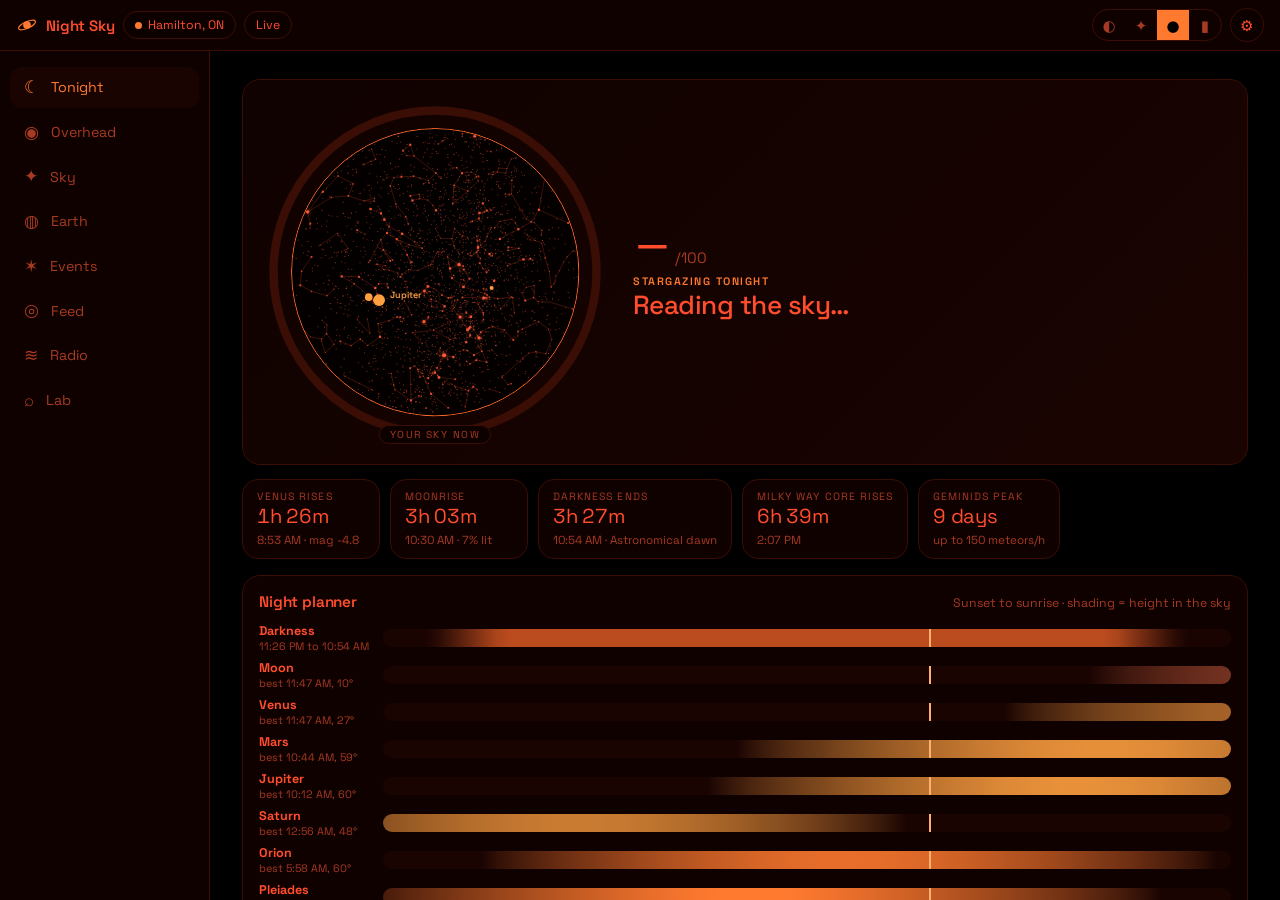
==== index.html @ 8260733c "Night Sky v4: forecast, sky, overhead, 3D Earth, events, radio, light pollution Co-Authored-By: Clau" ====
<!doctype html>
<html lang="en" data-theme="airy">
<head>
<meta charset="utf-8">
<meta name="viewport" content="width=device-width, initial-scale=1, viewport-fit=cover, user-scalable=no">
<title>Night Sky</title>
<meta name="description" content="Stargazing forecast, live sky map with phone pointing, satellites, space news and radio.">
<meta name="theme-color" content="#f7faf7">
<meta name="apple-mobile-web-app-capable" content="yes">
<meta name="mobile-web-app-capable" content="yes">
<meta name="apple-mobile-web-app-status-bar-style" content="black-translucent">
<meta name="apple-mobile-web-app-title" content="Night Sky">
<link rel="manifest" href="manifest.webmanifest">
<link rel="icon" href="icons/icon-192.png">
<link rel="apple-touch-icon" href="icons/apple-touch-icon.png">
<link rel="stylesheet" href="css/app.css">
<script src="vendor/astronomy.browser.min.js"></script>
<script src="vendor/satellite.min.js"></script>
<script type="importmap">{ "imports": { "three": "./vendor/three.module.min.js", "three/addons/": "./vendor/jsm/" } }</script>
</head>
<body>
<div class="app">
  <header class="topbar">
    <button class="brand" data-go="tonight" aria-label="Home">
      <svg viewBox="0 0 24 24" width="22" height="22" aria-hidden="true"><circle cx="12" cy="12" r="4.2" fill="currentColor"/><ellipse cx="12" cy="12" rx="10" ry="3.6" fill="none" stroke="currentColor" stroke-width="1.3" transform="rotate(-24 12 12)"/></svg>
      <span>Night Sky</span>
    </button>
    <button class="chip" id="locChip" title="Change location"><span class="dot"></span><span id="locName">Locating…</span></button>
    <button class="chip" id="timeChip" title="Time travel"><span id="timeLabel">Live</span></button>
    <div class="spacer"></div>
    <div class="themes" role="radiogroup" aria-label="Display mode">
      <button data-theme-set="airy" title="Airy (day)" aria-label="Airy mode">◐</button>
      <button data-theme-set="cosmos" title="Cosmos (true colour night)" aria-label="Cosmos mode">✦</button>
      <button data-theme-set="stargazer" title="Stargazer (red, low light)" aria-label="Stargazer mode">●</button>
      <button data-theme-set="terminal" title="Terminal (1980s)" aria-label="Terminal mode">▮</button>
    </div>
    <button class="iconbtn" id="settingsBtn" aria-label="Settings">⚙</button>
  </header>

  <nav class="tabs" id="tabs">
    <button data-go="tonight"><i>☾</i><span>Tonight</span></button>
    <button data-go="overhead"><i>◉</i><span>Overhead</span></button>
    <button data-go="sky"><i>✦</i><span>Sky</span></button>
    <button data-go="earth"><i>◍</i><span>Earth</span></button>
    <button data-go="events"><i>✶</i><span>Events</span></button>
    <button data-go="feed"><i>◎</i><span>Feed</span></button>
    <button data-go="radio"><i>≋</i><span>Radio</span></button>
    <button data-go="lab" class="desk"><i>⌕</i><span>Lab</span></button>
  </nav>

  <main>
    <!-- TONIGHT -->
    <section class="view" id="view-tonight">
      <div class="hero card">
        <button class="hero-dome" id="heroDome" aria-label="Open the overhead sky">
          <canvas id="heroCanvas"></canvas>
          <svg class="dome-ring" viewBox="0 0 120 120"><circle class="track" cx="60" cy="60" r="57"/><circle class="val" id="scoreArc" cx="60" cy="60" r="57"/></svg>
          <span class="dome-tag">Your sky now</span>
        </button>
        <div class="hero-text">
          <div class="score-line"><b id="scoreNum">–</b><small>/100</small></div>
          <p class="eyebrow" id="heroEyebrow">Stargazing tonight</p>
          <h1 id="heroVerdict">Reading the sky…</h1>
          <p id="heroDetail" class="muted"></p>
          <div class="pillrow" id="heroPills"></div>
        </div>
      </div>
      <div class="countdowns" id="countdowns"></div>
      <div class="card">
        <div class="card-h"><h2>Night planner</h2><span class="muted small">Sunset to sunrise · shading = height in the sky</span></div>
        <div class="planner" id="planner"></div>
      </div>
      <div class="card">
        <div class="card-h"><h2>Hour by hour</h2><span class="muted small" id="fcSource">Open-Meteo</span></div>
        <div class="timeline" id="timeline"></div>
        <div class="legend small muted"><span><i class="lg sc"></i>Score</span><span><i class="lg cl"></i>Cloud</span><span><i class="lg mn"></i>Moon up</span><span><i class="lg dk"></i>Dark</span></div>
      </div>
      <div class="grid2">
        <div class="card"><div class="card-h"><h2>Sun &amp; Moon</h2></div><div id="sunMoon" class="kv"></div></div>
        <div class="card"><div class="card-h"><h2>Planets tonight</h2></div><div id="planetList" class="list"></div></div>
      </div>
      <div class="grid2">
        <div class="card"><div class="card-h"><h2>Visible satellite passes</h2><span class="muted small">ISS · Tiangong · Hubble</span></div><div id="passList" class="list"><p class="muted">Loading orbits…</p></div></div>
        <div class="card"><div class="card-h"><h2>Best deep-sky targets</h2></div><div id="dsoList" class="list"></div></div>
      </div>
      <div class="card"><div class="card-h"><h2>Your sky darkness &amp; where to find darker</h2></div><div id="darkCard"></div></div>
      <div class="card"><div class="card-h"><h2>Aurora &amp; space weather</h2></div><div id="aurora" class="kv"><p class="muted">Loading…</p></div></div>
    </section>

    <!-- OVERHEAD -->
    <section class="view" id="view-overhead">
      <div class="oh-grid">
        <div class="oh-dome card">
          <div class="oh-dome-head"><p class="eyebrow" id="ohClock">Overhead now</p><button class="btn ghost sm" id="ohFollow">Lie back &amp; follow compass</button></div>
          <div class="oh-canvas-wrap"><canvas id="ohCanvas"></canvas></div>
          <p class="small muted oh-hint">Hold the phone above your face, screen down, top of the phone pointing where your head points. Drag to turn.</p>
        </div>
        <div class="oh-side">
          <div class="stat-row" id="ohStats"></div>
          <div class="card"><div class="card-h"><h2>Straight up</h2></div><div id="ohZenith" class="kv"></div></div>
          <div class="card"><div class="card-h"><h2>Up right now</h2></div><div id="ohUp" class="list"></div></div>
          <div class="card"><div class="card-h"><h2>Passing over this minute</h2><span class="muted small" id="ohSatCount"></span></div><div id="ohSats" class="list"></div></div>
          <div class="card"><div class="card-h"><h2>Coming up</h2></div><div id="ohNext" class="list"></div></div>
        </div>
      </div>
    </section>

    <!-- SKY -->
    <section class="view" id="view-sky">
      <div class="sky-wrap" id="skyWrap">
        <video id="camVideo" playsinline muted autoplay></video>
        <canvas id="skyCanvas"></canvas>
        <canvas id="arCanvas"></canvas>
        <div class="sky-hud top">
          <div class="hud-dir" id="hudDir">N · 30°</div>
          <div class="hud-time" id="hudTime"></div>
        </div>
        <div class="sky-search"><input id="skySearch" placeholder="Find Jupiter, Orion, M31, ISS…" autocomplete="off"><div id="searchResults" class="search-results"></div></div>
        <div class="sky-tools">
          <button id="btnSensor" class="tool" title="Point your phone at the sky"><b>⌖</b><span>Point</span></button>
          <button id="btnCamera" class="tool" title="Camera overlay"><b>◉</b><span>Camera</span></button>
          <button id="btnAlign" class="tool" title="Align compass on a known object"><b>⊕</b><span>Align</span></button>
          <button id="btnLayers" class="tool" title="Layers"><b>≡</b><span>Layers</span></button>
        </div>
        <div class="layers card" id="layersPanel" hidden>
          <label><input type="checkbox" data-layer="constLines" checked> Constellation lines</label>
          <label><input type="checkbox" data-layer="constNames" checked> Constellation names</label>
          <label><input type="checkbox" data-layer="starNames" checked> Star names</label>
          <label><input type="checkbox" data-layer="dsos" checked> Nebulae, galaxies &amp; clusters</label>
          <label><input type="checkbox" data-layer="sats" checked> Satellites (bright + stations)</label>
          <label><input type="checkbox" data-layer="starlink"> Starlink (heavy)</label>
          <label><input type="checkbox" data-layer="models3d" checked> 3D models (Moon, planets, ISS)</label>
          <label><input type="checkbox" data-layer="milkyway" checked> Milky Way</label>
          <label><input type="checkbox" data-layer="below" checked> See below the horizon</label>
          <label><input type="checkbox" data-layer="isochrones" checked> Rise / set time lines</label>
          <label><input type="checkbox" data-layer="grid"> Alt/az grid</label>
          <label><input type="checkbox" data-layer="ground" checked> Ground</label>
          <label><input type="checkbox" data-layer="realistic" checked> Realistic (only what your eyes can see)</label>
          <div class="dark-ctl"><span class="small muted">Sky darkness</span><input type="range" min="1" max="9" step="1" class="bortle" aria-label="Sky darkness"><b class="small bortle-name"></b></div>
        </div>
        <div class="time-strip">
          <button id="tMinus" class="tool sm">−1h</button>
          <button id="tPlay" class="tool sm" title="Time-lapse the night">▶</button>
          <input type="range" id="timeSlider" min="-1440" max="1440" value="0" step="5" aria-label="Time offset">
          <button id="tPlus" class="tool sm">+1h</button>
          <button id="tNow" class="tool sm">Now</button>
        </div>
      </div>
    </section>

    <!-- EARTH -->
    <section class="view" id="view-earth">
      <div class="globe-wrap">
        <canvas id="globeCanvas"></canvas>
        <div id="globeLabels" class="glabels"></div>
        <div class="globe-top">
          <div class="seg" id="globeMode"><button data-m="globe" class="on">Globe</button><button data-m="above">Above me</button><button data-m="ride">Ride along</button><button data-m="nadir">Satellite's view</button></div>
          <div class="globe-find"><input id="globeSearch" placeholder="Find a satellite: ISS, Hubble, GOES, RADARSAT…" autocomplete="off"><div id="globeResults" class="search-results on"></div></div>
        </div>
        <button class="tool globe-layers-btn" id="globeLayersBtn"><b>≡</b><span>Groups</span></button>
        <div class="card globe-groups" id="globeGroups" hidden></div>
        <div class="card globe-sel" id="globeSel" hidden>
          <button class="iconbtn close" id="gsClose" aria-label="Close">✕</button>
          <p class="eyebrow" id="gsType"></p><h2 id="gsName"></h2><p class="small muted" id="gsHeight"></p>
          <div class="pillrow"><button class="btn sm" id="gsInfo">Full profile</button><button class="btn ghost sm" id="gsRide">Ride along</button><button class="btn ghost sm" id="gsNadir">Satellite's view</button></div>
        </div>
        <div class="globe-hud"><span id="globeCount"></span><span id="globeTime" class="muted"></span>
          <div class="seg small" id="globeSpeed"><button data-s="1" class="on">1×</button><button data-s="10">10×</button><button data-s="60">60×</button><button data-s="600">600×</button><button data-s="0">Now</button></div></div>
      </div>
    </section>

    <!-- EVENTS -->
    <section class="view" id="view-events">
      <h1>Sky calendar</h1>
      <p class="muted">Meteor showers, eclipses, comets and planets for the next two years, worked out for where you are.</p>
      <div class="seg" id="calFilter"><button data-f="all" class="on">All</button><button data-f="meteor">Meteors</button><button data-f="eclipse">Eclipses</button><button data-f="comet">Comets</button><button data-f="planet">Planets</button><button data-f="moon">Moon &amp; seasons</button></div>
      <div id="calList"></div>
    </section>

    <!-- FEED -->
    <section class="view" id="view-feed">
      <div class="feed-head">
        <h1>Space feed</h1>
        <div class="seg" id="feedFilter">
          <button data-f="all" class="on">All</button><button data-f="NASA">NASA</button><button data-f="ESA">ESA</button><button data-f="CSA">CSA</button><button data-f="launch">Launches</button>
        </div>
      </div>
      <div class="grid-feed">
        <div class="card apod" id="apodCard"><p class="muted">Loading NASA picture of the day…</p></div>
        <div class="card" id="issNow"><div class="card-h"><h2>ISS right now</h2></div><div id="issNowBody" class="kv"></div></div>
      </div>
      <div class="card"><div class="card-h"><h2>Upcoming launches</h2><span class="muted small">The Space Devs</span></div><div id="launchList" class="list"></div></div>
      <div class="card"><div class="card-h"><h2>News</h2><span class="muted small">Spaceflight News API</span></div><div id="newsList" class="news"></div></div>
    </section>

    <!-- RADIO -->
    <section class="view" id="view-radio">
      <h1>Radio</h1>
      <p class="muted">A soundtrack for the dark. Mission audio, space ambient, local stations and live air traffic wherever you are.</p>
      <div class="player card" id="player">
        <div class="eq" aria-hidden="true"><i></i><i></i><i></i><i></i><i></i></div>
        <div class="player-meta"><b id="nowTitle">Nothing playing</b><span id="nowSub" class="muted small">Pick a channel below</span></div>
        <button class="iconbtn big" id="playPause" aria-label="Play or pause">▶</button>
        <input type="range" id="volume" min="0" max="1" step="0.01" value="0.8" aria-label="Volume">
        <audio id="audio" preload="none"></audio>
      </div>
      <div class="card"><div class="card-h"><h2>Deep Space Network, live</h2><span class="muted small" id="dsnTime">NASA DSN Now</span></div>
        <p class="small muted" style="margin-top:-6px">Which giant dishes in California, Spain and Australia are talking to which spacecraft right now.</p>
        <div id="dsnList" class="list"></div></div>
      <div class="card"><div class="card-h"><h2>Listen to the ISS yourself</h2><span class="muted small">Amateur radio</span></div><div id="issRadio"></div></div>
      <div class="card"><div class="card-h"><h2>Space agencies live</h2></div><div class="list" id="agencyLive"></div></div>
      <div class="card"><div class="card-h"><h2>Space channels</h2><span class="muted small">SomaFM, listener supported</span></div><div id="spaceChannels" class="stations"></div></div>
      <div class="card"><div class="card-h"><h2>Air traffic control near you</h2><span class="muted small">Opens LiveATC</span></div><div id="atcList" class="list"></div></div>
      <div class="card"><div class="card-h"><h2>Local stations</h2><span class="muted small" id="localWhere">Radio Browser</span></div><div id="localStations" class="stations"></div></div>
      <div class="card"><div class="card-h"><h2>Listen further</h2></div><div class="list" id="radioLinks"></div></div>
    </section>

    <!-- LAB (desktop) -->
    <section class="view" id="view-lab">
      <h1>Lab</h1>
      <p class="muted">Desktop tools for working out what you saw and exploring agency imagery.</p>
      <div class="lab-grid">
        <div class="card" id="overheadCard">
          <div class="card-h"><h2>What just passed overhead?</h2></div>
          <form id="overheadForm" class="form">
            <label>When<input type="datetime-local" id="ohWhen" required></label>
            <label>Came from<select id="ohFrom"></select></label>
            <label>Went toward<select id="ohTo"></select></label>
            <label>Highest point<select id="ohAlt"><option value="15">Low, near horizon</option><option value="35">Partway up</option><option value="60" selected>High</option><option value="85">Straight overhead</option></select></label>
            <label>Lasted about<select id="ohDur"><option value="10">Under 10 s</option><option value="60">About a minute</option><option value="180" selected>2 to 4 minutes</option><option value="400">Longer</option></select></label>
            <label>Looked like<select id="ohKind"><option value="steady">Steady moving dot</option><option value="train">String of dots in a line</option><option value="flash">Brief bright flash/streak</option><option value="blink">Blinking lights</option><option value="still">Bright, not moving</option></select></label>
            <label class="check"><input type="checkbox" id="ohStarlink" checked> Include Starlink (slower)</label>
            <button class="btn" type="submit">Identify</button>
          </form>
          <div id="overheadResults" class="list"></div>
        </div>
        <div class="card" id="imageryCard">
          <div class="card-h"><h2>Agency imagery</h2></div>
          <form id="imgForm" class="form row"><input id="imgQuery" placeholder="Carina Nebula, Saturn, Great Lakes…" value="nebula"><select id="imgAgency"><option value="">All agencies</option><option value="NASA">NASA</option><option value="ESA">ESA</option><option value="CSA">CSA</option><option value="JWST">Webb</option><option value="Hubble">Hubble</option></select><button class="btn">Search</button></form>
          <div class="seg small" id="imgPresets"><button data-q="EPIC">Earth today (EPIC)</button><button data-q="Webb">Latest Webb</button><button data-q="Hubble">Hubble</button><button data-q="ISS Earth observation">From the ISS</button><button data-q="aurora">Aurora</button></div>
          <div id="imgGrid" class="img-grid"></div>
        </div>
        <div class="card">
          <div class="card-h"><h2>What am I looking at?</h2></div>
          <p>Have a photo of the night sky? Astrometry.net will plate-solve it and name every star, galaxy and nebula in frame.</p>
          <p><a class="btn ghost" href="https://nova.astrometry.net/upload" target="_blank" rel="noopener">Upload a sky photo ↗</a></p>
          <p class="muted small">Or switch to the Sky tab, set the time with the slider and click any point to identify it.</p>
        </div>
      </div>
    </section>
  </main>
</div>

<!-- object info sheet -->
<div class="sheet" id="sheet" hidden>
  <div class="sheet-card">
    <button class="iconbtn close" id="sheetClose" aria-label="Close">✕</button>
    <div class="sheet-grab"></div>
    <div class="sheet-body">
      <div class="model-wrap" id="modelWrap" hidden><canvas id="modelCanvas"></canvas><img id="modelImg" alt=""></div>
      <p class="eyebrow" id="objType"></p>
      <h2 id="objName"></h2>
      <div class="kv" id="objFacts"></div>
      <p id="objWiki" class="wiki"></p>
      <div class="pillrow" id="objActions"></div>
    </div>
  </div>
</div>

<!-- dialogs -->
<dialog id="locDialog" class="dlg">
  <form method="dialog">
    <h2>Location</h2>
    <button class="btn" id="useGps" type="button">Use my current location</button>
    <label>Search a place<input id="placeQuery" placeholder="Atacama, Hamilton, Tenerife…" autocomplete="off"></label>
    <div id="placeResults" class="list"></div>
    <div class="row"><label>Lat<input id="latIn" type="number" step="0.0001"></label><label>Lon<input id="lonIn" type="number" step="0.0001"></label></div>
    <div class="row end"><button class="btn ghost" value="cancel">Close</button><button class="btn" id="setLatLon" type="button">Set</button></div>
  </form>
</dialog>
<dialog id="setDialog" class="dlg">
  <form method="dialog">
    <h2>Settings</h2>
    <label class="check"><input type="checkbox" id="autoNight"> Switch to Stargazer automatically after dusk</label>
    <label class="check"><input type="checkbox" id="use24"> 24-hour clock</label>
    <label>NASA API key <small class="muted">(optional; DEMO_KEY is rate limited)</small><input id="nasaKey" placeholder="DEMO_KEY"></label>
    <p class="small muted">Compass offset: <span id="calOffset">0°</span> <button class="btn ghost sm" id="resetCal" type="button">Reset</button></p>
    <p class="small muted">Data: Open-Meteo, CelesTrak, NOAA SWPC, The Space Devs, Spaceflight News API, NASA, Wikipedia, Radio Browser, SomaFM, OurAirports, d3-celestial. Textures: NASA (Moon, Jupiter, Earth), Solar System Scope (Saturn, CC BY 4.0); others procedural.</p>
    <div class="row end"><button class="btn">Done</button></div>
  </form>
</dialog>
<div class="toast" id="toast" hidden></div>
<script type="module" src="js/app.js"></script>
</body>
</html>
---- css/app.css ----
@font-face { font-family: "Space Grotesk"; src: url(../fonts/spacegrotesk.woff2) format("woff2"); font-weight: 300 700; font-display: swap; }
@font-face { font-family: "VT323"; src: url(../fonts/vt323.woff2) format("woff2"); font-display: swap; }
@font-face { font-family: "JetBrains Mono"; src: url(../fonts/jetbrainsmono.woff2) format("woff2"); font-weight: 100 800; font-display: swap; }

/* ---------- theme tokens ---------- */
:root, [data-theme="airy"] {
  --bg: #f6faf6; --surface: rgba(255,255,255,.82); --surface-solid: #ffffff; --surface-2: #edf6ef;
  --text: #11241a; --muted: #62786b; --line: #dbe8de; --accent: #2e9b68; --accent-2: #a8e3bf; --accent-ink: #ffffff;
  --good: #2e9b68; --ok: #c99a2e; --bad: #c4553f;
  --shadow: 0 1px 2px rgba(17,36,26,.04), 0 8px 30px rgba(17,36,26,.06);
  --radius: 18px; --font: "Space Grotesk", ui-sans-serif, system-ui, -apple-system, "Segoe UI", sans-serif; --mono: "JetBrains Mono", ui-monospace, monospace;
  --fs: 15px;
  /* sky chart: printed-atlas look */
  --sky-bg: #fbfdfb; --sky-bg2: #eef6f0; --sky-star: #0f2419; --sky-line: rgba(46,155,104,.45); --sky-label: #3f5d4b;
  --sky-const: #2e9b68; --sky-grid: rgba(17,36,26,.08); --sky-ground: rgba(196,214,200,.85); --sky-horizon: #2e9b68;
  --sky-planet: #c26a1d; --sky-moon: #4b5d52; --sky-sat: #2563eb; --sky-dso: #8a3ea8; --sky-sel: #e04b2b;
  --sky-mw: #6f9c86; --sky-twilight: #f2b46b; --sky-below: #8fd3ad; --sky-never: #b9c6bd; --sky-iso: #1f7a52;
  --hero-sky: #0b1a13;
  color-scheme: light;
}
[data-theme="stargazer"] {
  --bg: #000000; --surface: rgba(18,2,0,.86); --surface-solid: #0d0100; --surface-2: #1a0402;
  --text: #ff4d2e; --muted: #a63a22; --line: #3a0d05; --accent: #ff7a2f; --accent-2: #5c1606; --accent-ink: #000;
  --good: #ff7a2f; --ok: #d9531f; --bad: #8f2412;
  --shadow: none; --fs: 15px;
  --sky-bg: #000000; --sky-bg2: #050000; --sky-star: #ff5a36; --sky-line: rgba(255,80,40,.32); --sky-label: #c8401f;
  --sky-const: #ff6a3a; --sky-grid: rgba(255,60,30,.10); --sky-ground: rgba(26,3,0,.92); --sky-horizon: #ff6a2a;
  --sky-planet: #ffa040; --sky-moon: #ff7a50; --sky-sat: #ff9a3c; --sky-dso: #ff6a6a; --sky-sel: #ffb070;
  --sky-mw: #ff4422; --sky-twilight: #ff6a1a; --sky-below: #6e1a08; --sky-never: #1a0400; --sky-iso: #ff8a4a;
  color-scheme: dark;
}
[data-theme="terminal"] {
  --bg: #010802; --surface: rgba(2,18,6,.9); --surface-solid: #021206; --surface-2: #03200b;
  --text: #39ff6a; --muted: #1f9a42; --line: #0f4a1f; --accent: #8dffa9; --accent-2: #0c3d18; --accent-ink: #010802;
  --good: #39ff6a; --ok: #c6ff4d; --bad: #ff5d4d;
  --shadow: 0 0 0 1px #0f4a1f; --radius: 2px; --font: "VT323", "JetBrains Mono", ui-monospace, monospace; --mono: "VT323", ui-monospace, monospace;
  --fs: 20px;
  --sky-bg: #010802; --sky-bg2: #011005; --sky-star: #5bff85; --sky-line: rgba(57,255,106,.35); --sky-label: #2fd25a;
  --sky-const: #39ff6a; --sky-grid: rgba(57,255,106,.12); --sky-ground: rgba(1,20,6,.9); --sky-horizon: #39ff6a;
  --sky-planet: #c6ff4d; --sky-moon: #a6ffbe; --sky-sat: #8dffa9; --sky-dso: #4dffd2; --sky-sel: #ffffff;
  --sky-mw: #39ff6a; --sky-twilight: #c6ff4d; --sky-below: #0d5a22; --sky-never: #011a07; --sky-iso: #8dffa9;
  color-scheme: dark;
}
[data-theme="cosmos"] {
  --bg: #05060f; --surface: rgba(14,16,34,.72); --surface-solid: #0b0d1c; --surface-2: #151935;
  --text: #e9ecff; --muted: #8b90b8; --line: #23284a; --accent: #9ab8ff; --accent-2: #2a3570; --accent-ink: #05060f;
  --good: #8ff0c0; --ok: #ffd27a; --bad: #ff8f8f;
  --shadow: 0 10px 40px rgba(0,0,0,.35); --fs: 15px;
  --sky-bg: #070a1c; --sky-bg2: #0d1230; --sky-star: #f4f6ff; --sky-line: rgba(140,165,255,.30); --sky-label: #aab4e8;
  --sky-const: #8fa6ff; --sky-grid: rgba(150,170,255,.10); --sky-ground: rgba(8,9,20,.94); --sky-horizon: #7f95ff;
  --sky-planet: #ffd27a; --sky-moon: #e8e6dc; --sky-sat: #8ff0c0; --sky-dso: #e49cff; --sky-sel: #ff9a7a;
  --sky-mw: #cfd8ff; --sky-twilight: #ff9f6b; --sky-below: #3a4a9a; --sky-never: #090a18; --sky-iso: #b9c7ff;
  color-scheme: dark;
}
[data-theme="cosmos"] body { background: radial-gradient(1200px 700px at 80% -10%, #1b2155 0%, transparent 60%), radial-gradient(900px 600px at -10% 110%, #1d0f3a 0%, transparent 55%), #05060f; background-attachment: fixed; }

* { box-sizing: border-box; }
html, body { margin: 0; height: 100%; background: var(--bg); color: var(--text); font-family: var(--font); font-size: var(--fs); -webkit-font-smoothing: antialiased; }
body { overscroll-behavior: none; }
button, input, select { font: inherit; color: inherit; }
a { color: var(--accent); }
h1 { font-size: 1.9rem; font-weight: 500; letter-spacing: -.02em; margin: .2em 0 .3em; }
h2 { font-size: 1.02rem; font-weight: 600; margin: 0; letter-spacing: -.01em; }
.muted { color: var(--muted); } .small { font-size: .82em; }
.eyebrow { text-transform: uppercase; letter-spacing: .14em; font-size: .72rem; color: var(--accent); margin: 0 0 .3rem; font-weight: 600; }

/* terminal flourishes */
[data-theme="terminal"] body { text-shadow: 0 0 4px rgba(57,255,106,.55); }
[data-theme="terminal"] h1::before { content: "> "; color: var(--muted); }
[data-theme="terminal"] h1, [data-theme="terminal"] h2, [data-theme="terminal"] .eyebrow { text-transform: uppercase; letter-spacing: .06em; }
[data-theme="terminal"] h1::after { content: "_"; animation: blink 1s steps(1) infinite; }
[data-theme="terminal"] .app::after { content: ""; position: fixed; inset: 0; pointer-events: none; z-index: 100;
  background: repeating-linear-gradient(to bottom, rgba(0,0,0,0) 0 2px, rgba(0,0,0,.22) 2px 3px), radial-gradient(ellipse at center, rgba(0,0,0,0) 60%, rgba(0,0,0,.55) 100%);
  animation: flicker 6s infinite; }
@keyframes blink { 50% { opacity: 0; } }
@keyframes flicker { 0%, 100% { opacity: .9; } 47% { opacity: .85; } 48% { opacity: 1; } 49% { opacity: .88; } }
[data-theme="stargazer"] img { filter: grayscale(1) sepia(1) saturate(6) hue-rotate(-40deg) brightness(.55); }
[data-theme="terminal"] img { filter: grayscale(1) sepia(1) saturate(4) hue-rotate(70deg) brightness(.7) contrast(1.2); }

/* ---------- layout ---------- */
.app { display: grid; grid-template-rows: auto 1fr auto; height: 100dvh; }
.topbar { display: flex; align-items: center; gap: 8px; padding: calc(env(safe-area-inset-top) + 8px) 16px 8px; border-bottom: 1px solid var(--line); background: var(--surface); backdrop-filter: blur(14px); -webkit-backdrop-filter: blur(14px); position: relative; z-index: 20; }
.brand { display: flex; align-items: center; gap: 8px; background: none; border: 0; font-weight: 600; letter-spacing: -.01em; padding: 0; cursor: pointer; color: var(--accent); }
.brand span { color: var(--text); }
.spacer { flex: 1; }
.chip { display: inline-flex; align-items: center; gap: 6px; border: 1px solid var(--line); background: var(--surface-solid); border-radius: 999px; padding: 5px 11px; font-size: .82rem; cursor: pointer; max-width: 42vw; white-space: nowrap; overflow: hidden; text-overflow: ellipsis; }
.chip .dot { width: 7px; height: 7px; border-radius: 50%; background: var(--accent); flex: none; }
.themes { display: flex; border: 1px solid var(--line); border-radius: 999px; overflow: hidden; }
.themes button { border: 0; background: transparent; width: 32px; height: 30px; cursor: pointer; color: var(--muted); }
.themes button.on { background: var(--accent); color: var(--accent-ink); }
.iconbtn { border: 1px solid var(--line); background: var(--surface-solid); width: 34px; height: 34px; border-radius: 50%; cursor: pointer; display: grid; place-items: center; }
.iconbtn.big { width: 52px; height: 52px; font-size: 1.2rem; background: var(--accent); color: var(--accent-ink); border: 0; }

.tabs { order: 3; display: grid; grid-template-columns: repeat(5, 1fr); border-top: 1px solid var(--line); background: var(--surface); backdrop-filter: blur(14px); -webkit-backdrop-filter: blur(14px); padding-bottom: env(safe-area-inset-bottom); z-index: 20; }
.tabs button { border: 0; background: none; padding: 8px 0 9px; display: flex; flex-direction: column; align-items: center; gap: 1px; color: var(--muted); cursor: pointer; font-size: .72rem; }
.tabs button i { font-style: normal; font-size: 1.15rem; line-height: 1.2; }
.tabs button.on { color: var(--accent); }
.tabs .desk { display: none; }
main { overflow: hidden; position: relative; }
.view { position: absolute; inset: 0; overflow-y: auto; padding: 16px 16px 40px; display: none; -webkit-overflow-scrolling: touch; }
.view.on { display: block; }
#view-sky { padding: 0; overflow: hidden; }
.view > * { max-width: 1180px; margin-left: auto; margin-right: auto; }

@media (min-width: 1000px) {
  .app { grid-template-columns: 210px 1fr; grid-template-rows: auto 1fr; }
  .topbar { grid-column: 1 / -1; }
  .tabs { order: 0; grid-template-columns: 1fr; align-content: start; border-top: 0; border-right: 1px solid var(--line); padding: 16px 10px; gap: 4px; }
  .tabs button { flex-direction: row; gap: 12px; padding: 10px 14px; border-radius: 12px; font-size: .95rem; justify-content: flex-start; }
  .tabs button.on { background: var(--surface-2); }
  .tabs .desk { display: flex; }
  .view { padding: 28px 32px 60px; }
}

/* ---------- cards ---------- */
.card { background: var(--surface); border: 1px solid var(--line); border-radius: var(--radius); padding: 16px; margin-bottom: 14px; box-shadow: var(--shadow); }
.card-h { display: flex; align-items: baseline; justify-content: space-between; gap: 10px; margin-bottom: 12px; }
.grid2 { display: grid; gap: 14px; grid-template-columns: 1fr; }
.grid2 > .card { margin-bottom: 0; } .grid2 { margin-bottom: 14px; }
@media (min-width: 760px) { .grid2 { grid-template-columns: 1fr 1fr; } }
.kv { display: grid; grid-template-columns: auto 1fr; gap: 6px 14px; font-size: .92rem; }
.kv dt, .kv .k { color: var(--muted); } .kv .v { text-align: right; font-variant-numeric: tabular-nums; }
.list { display: flex; flex-direction: column; }
.row-item { display: flex; align-items: center; gap: 12px; padding: 10px 0; border-bottom: 1px solid var(--line); cursor: pointer; text-decoration: none; color: inherit; }
.row-item:last-child { border-bottom: 0; }
.row-item .ic { width: 34px; height: 34px; border-radius: 50%; display: grid; place-items: center; background: var(--surface-2); flex: none; font-size: .9rem; }
.row-item .t { flex: 1; min-width: 0; }
.row-item .t b { display: block; font-weight: 500; }
.row-item .t span { color: var(--muted); font-size: .84rem; }
.row-item .r { text-align: right; font-size: .84rem; color: var(--muted); white-space: nowrap; font-variant-numeric: tabular-nums; }
.pillrow { display: flex; flex-wrap: wrap; gap: 6px; margin-top: 10px; }
.pill { border: 1px solid var(--line); border-radius: 999px; padding: 4px 10px; font-size: .8rem; background: var(--surface-2); }
.pill.good { border-color: var(--good); color: var(--good); } .pill.bad { border-color: var(--bad); color: var(--bad); }
.btn { border: 0; background: var(--accent); color: var(--accent-ink); padding: 9px 16px; border-radius: 999px; cursor: pointer; font-weight: 500; text-decoration: none; display: inline-block; }
.btn.ghost { background: transparent; color: var(--accent); border: 1px solid var(--accent); }
.btn.sm { padding: 3px 10px; font-size: .8rem; }
[data-theme="terminal"] .btn, [data-theme="terminal"] .chip, [data-theme="terminal"] .pill, [data-theme="terminal"] .themes, [data-theme="terminal"] .iconbtn, [data-theme="terminal"] .seg button { border-radius: 0; }
[data-theme="terminal"] .btn::before { content: "["; } [data-theme="terminal"] .btn::after { content: "]"; }

/* hero */
.hero { display: flex; gap: 20px; align-items: center; padding: 20px; background: linear-gradient(135deg, var(--surface) 0%, var(--surface-2) 100%); }
.score-ring { position: relative; width: 116px; height: 116px; flex: none; }
.score-ring svg { width: 100%; height: 100%; transform: rotate(-90deg); }
.score-ring circle { fill: none; stroke-width: 9; }
.score-ring .track { stroke: var(--line); }
.score-ring .val { stroke: var(--accent); stroke-linecap: round; stroke-dasharray: 327; stroke-dashoffset: 327; transition: stroke-dashoffset 1s ease; }
.score-num { position: absolute; inset: 0; display: grid; place-content: center; text-align: center; }
.score-num b { font-size: 2.2rem; font-weight: 500; line-height: 1; } .score-num small { color: var(--muted); }
.hero h1 { font-size: 1.6rem; margin: 0 0 .25em; }
.hero p { margin: 0; }
@media (max-width: 420px) { .hero { flex-direction: column; text-align: center; } .hero .pillrow { justify-content: center; } }

/* timeline */
.timeline { display: flex; gap: 3px; overflow-x: auto; padding-bottom: 6px; scrollbar-width: thin; }
.hr { flex: 1 0 34px; display: flex; flex-direction: column; align-items: center; gap: 4px; font-size: .72rem; color: var(--muted); }
.hr .bars { position: relative; width: 100%; height: 96px; border-radius: 8px; background: var(--surface-2); overflow: hidden; }
.hr .bars.dark { background: color-mix(in srgb, var(--accent) 10%, var(--surface-2)); }
.hr .bars .s { position: absolute; left: 18%; right: 18%; bottom: 0; background: var(--accent); border-radius: 4px 4px 0 0; }
.hr .bars .c { position: absolute; left: 0; right: 0; top: 0; background: color-mix(in srgb, var(--muted) 30%, transparent); }
.hr .bars .m { position: absolute; left: 50%; top: 4px; width: 6px; height: 6px; margin-left: -3px; border-radius: 50%; background: var(--sky-moon); }
.hr.now .bars { outline: 2px solid var(--accent); }
.legend { display: flex; gap: 14px; margin-top: 8px; flex-wrap: wrap; }
.lg { display: inline-block; width: 10px; height: 10px; border-radius: 3px; margin-right: 5px; vertical-align: -1px; }
.lg.sc { background: var(--accent); } .lg.cl { background: color-mix(in srgb, var(--muted) 40%, transparent); } .lg.mn { background: var(--sky-moon); border-radius: 50%; } .lg.dk { background: color-mix(in srgb, var(--accent) 14%, var(--surface-2)); }

/* sky */
.sky-wrap { position: absolute; inset: 0; background: var(--sky-bg); touch-action: none; overflow: hidden; }
#skyCanvas, #arCanvas, #camVideo { position: absolute; inset: 0; width: 100%; height: 100%; }
#arCanvas { pointer-events: none; }
#camVideo { object-fit: cover; display: none; }
.sky-wrap.cam #camVideo { display: block; }
.sky-wrap.cam { background: #000; }
.sky-hud { position: absolute; left: 16px; right: 16px; display: flex; justify-content: space-between; pointer-events: none; font-variant-numeric: tabular-nums; }
.sky-hud.top { top: 64px; }
.hud-dir, .hud-time { background: var(--surface); border: 1px solid var(--line); padding: 4px 10px; border-radius: 999px; font-size: .82rem; backdrop-filter: blur(8px); }
.sky-search { position: absolute; top: 12px; left: 16px; right: 16px; max-width: 460px; margin: 0 auto; }
.sky-search input { width: 100%; border: 1px solid var(--line); background: var(--surface); backdrop-filter: blur(10px); border-radius: 999px; padding: 9px 16px; outline: none; }
.search-results { background: var(--surface-solid); border: 1px solid var(--line); border-radius: 14px; margin-top: 6px; overflow: hidden; display: none; }
.search-results.on { display: block; }
.search-results button { display: block; width: 100%; text-align: left; border: 0; background: none; padding: 9px 14px; cursor: pointer; border-bottom: 1px solid var(--line); }
.sky-tools { position: absolute; right: 12px; bottom: 74px; display: flex; flex-direction: column; gap: 8px; }
.tool { border: 1px solid var(--line); background: var(--surface); backdrop-filter: blur(10px); border-radius: 14px; min-width: 56px; padding: 7px 8px; cursor: pointer; display: flex; flex-direction: column; align-items: center; gap: 1px; font-size: .68rem; color: var(--text); }
.tool b { font-size: 1.1rem; font-weight: 400; line-height: 1.1; }
.tool.on { background: var(--accent); color: var(--accent-ink); border-color: var(--accent); }
.tool.sm { min-width: 0; padding: 6px 10px; font-size: .78rem; border-radius: 999px; }
.layers { position: absolute; right: 80px; bottom: 74px; display: flex; flex-direction: column; gap: 6px; font-size: .86rem; max-width: 260px; margin: 0; }
.layers[hidden] { display: none; }
.time-strip { position: absolute; left: 12px; right: 12px; bottom: 14px; display: flex; gap: 8px; align-items: center; background: var(--surface); border: 1px solid var(--line); border-radius: 999px; padding: 6px; backdrop-filter: blur(10px); max-width: 640px; margin: 0 auto; }
.time-strip input { flex: 1; accent-color: var(--accent); }

/* sheet */
.sheet { position: fixed; inset: 0; z-index: 50; display: flex; align-items: flex-end; justify-content: center; background: rgba(0,0,0,.25); }
.sheet[hidden] { display: none; }
.sheet-card { position: relative; background: var(--surface-solid); width: 100%; max-width: 560px; max-height: 86dvh; overflow-y: auto; border-radius: 24px 24px 0 0; border: 1px solid var(--line); padding: 10px 20px calc(24px + env(safe-area-inset-bottom)); animation: up .25s ease; }
@media (min-width: 1000px) { .sheet { align-items: center; } .sheet-card { border-radius: 24px; } }
@keyframes up { from { transform: translateY(30px); opacity: 0; } }
.sheet-grab { width: 40px; height: 4px; background: var(--line); border-radius: 4px; margin: 0 auto 10px; }
.sheet .close { position: absolute; right: 14px; top: 14px; z-index: 2; }
.sheet h2 { font-size: 1.6rem; font-weight: 500; margin: 0 0 12px; }
.model-wrap { height: 240px; margin: 0 -20px 12px; background: radial-gradient(circle at 50% 50%, var(--surface-2), var(--surface-solid) 70%); }
[data-theme="airy"] .model-wrap { background: radial-gradient(circle at 50% 45%, #1b2a3a, #05080d 75%); }
.model-wrap canvas { width: 100%; height: 100%; display: block; }
.wiki { line-height: 1.5; font-size: .94rem; }

/* feed */
.feed-head { display: flex; align-items: center; justify-content: space-between; flex-wrap: wrap; gap: 10px; }
.seg { display: inline-flex; border: 1px solid var(--line); border-radius: 999px; padding: 3px; gap: 2px; flex-wrap: wrap; margin-bottom: 12px; }
.seg button { border: 0; background: none; padding: 5px 12px; border-radius: 999px; cursor: pointer; font-size: .84rem; color: var(--muted); }
.seg button.on, .seg button:hover { background: var(--accent); color: var(--accent-ink); }
.grid-feed { display: grid; gap: 14px; grid-template-columns: 1fr; margin-bottom: 14px; }
.grid-feed > .card { margin: 0; }
@media (min-width: 900px) { .grid-feed { grid-template-columns: 2fr 1fr; } }
.apod img, .apod iframe { width: 100%; border-radius: 12px; aspect-ratio: 16/10; object-fit: cover; border: 0; display: block; margin-bottom: 10px; }
.news { display: grid; gap: 14px; grid-template-columns: 1fr; }
@media (min-width: 700px) { .news { grid-template-columns: 1fr 1fr; } }
@media (min-width: 1100px) { .news { grid-template-columns: 1fr 1fr 1fr; } }
.news a { display: flex; flex-direction: column; text-decoration: none; color: inherit; border-radius: 14px; overflow: hidden; border: 1px solid var(--line); background: var(--surface-solid); }
.news img { width: 100%; aspect-ratio: 16/9; object-fit: cover; background: var(--surface-2); }
.news .nb { padding: 10px 12px 12px; } .news b { font-weight: 500; display: block; line-height: 1.3; margin: 4px 0; }
.tag { font-size: .7rem; text-transform: uppercase; letter-spacing: .1em; color: var(--accent); font-weight: 600; }

/* radio */
.player { display: grid; grid-template-columns: auto 1fr auto; gap: 14px; align-items: center; position: sticky; top: 0; z-index: 5; }
.player input[type=range] { grid-column: 1 / -1; accent-color: var(--accent); }
.player-meta { display: flex; flex-direction: column; min-width: 0; }
.player-meta b { font-weight: 500; white-space: nowrap; overflow: hidden; text-overflow: ellipsis; }
.eq { display: flex; gap: 3px; align-items: flex-end; height: 26px; width: 30px; }
.eq i { flex: 1; background: var(--accent); height: 20%; border-radius: 2px; }
.playing .eq i { animation: eq 1s ease-in-out infinite; } .playing .eq i:nth-child(2) { animation-delay: -.3s } .playing .eq i:nth-child(3) { animation-delay: -.6s } .playing .eq i:nth-child(4) { animation-delay: -.15s } .playing .eq i:nth-child(5) { animation-delay: -.45s }
@keyframes eq { 50% { height: 100%; } }
.stations { display: grid; gap: 10px; grid-template-columns: repeat(auto-fill, minmax(220px, 1fr)); }
.station { display: flex; gap: 10px; align-items: center; text-align: left; border: 1px solid var(--line); background: var(--surface-solid); border-radius: 14px; padding: 10px; cursor: pointer; }
.station img { width: 46px; height: 46px; border-radius: 10px; object-fit: cover; flex: none; background: var(--surface-2); }
.station .t { min-width: 0; } .station b { display: block; font-weight: 500; font-size: .92rem; } .station span { font-size: .78rem; color: var(--muted); display: -webkit-box; -webkit-line-clamp: 2; -webkit-box-orient: vertical; overflow: hidden; }
.station.on { border-color: var(--accent); box-shadow: 0 0 0 1px var(--accent); }

/* lab */
.lab-grid { display: grid; gap: 14px; grid-template-columns: 1fr; }
.lab-grid > .card { margin: 0; }
@media (min-width: 1100px) { .lab-grid { grid-template-columns: 380px 1fr; } .lab-grid > .card:nth-child(3) { grid-column: 1 / -1; } }
.form { display: grid; gap: 10px; }
.form.row { grid-template-columns: 1fr auto auto; margin-bottom: 10px; }
.form label { display: grid; gap: 4px; font-size: .84rem; color: var(--muted); }
.form label.check, .dlg label.check { display: flex; align-items: center; gap: 8px; }
input:not([type=checkbox]):not([type=range]), select { border: 1px solid var(--line); background: var(--surface-solid); border-radius: 10px; padding: 8px 10px; color: var(--text); min-width: 0; }
.img-grid { display: grid; gap: 10px; grid-template-columns: repeat(auto-fill, minmax(170px, 1fr)); margin-top: 10px; }
.img-grid a { display: block; text-decoration: none; color: inherit; font-size: .78rem; }
.img-grid img { width: 100%; aspect-ratio: 1; object-fit: cover; border-radius: 12px; background: var(--surface-2); display: block; margin-bottom: 4px; }
.img-grid span { display: -webkit-box; -webkit-line-clamp: 2; -webkit-box-orient: vertical; overflow: hidden; }
.match { border: 1px solid var(--line); border-radius: 14px; padding: 12px; margin-top: 10px; }
.match .bar { height: 5px; border-radius: 4px; background: var(--surface-2); margin-top: 6px; overflow: hidden; } .match .bar i { display: block; height: 100%; background: var(--accent); }

/* dialogs + toast */
.dlg { border: 1px solid var(--line); border-radius: 20px; background: var(--surface-solid); color: var(--text); width: min(440px, calc(100vw - 32px)); padding: 20px; }
.dlg::backdrop { background: rgba(0,0,0,.35); }
.dlg form { display: grid; gap: 12px; } .dlg h2 { font-size: 1.3rem; font-weight: 500; }
.dlg label { display: grid; gap: 4px; font-size: .86rem; color: var(--muted); }
.dlg .row { display: flex; gap: 10px; } .dlg .row > * { flex: 1; } .dlg .row.end { justify-content: flex-end; } .dlg .row.end > * { flex: none; }
.toast { position: fixed; left: 50%; bottom: 90px; transform: translateX(-50%); background: var(--text); color: var(--bg); padding: 9px 16px; border-radius: 999px; font-size: .86rem; z-index: 60; max-width: calc(100vw - 32px); text-align: center; }
.toast[hidden] { display: none; }
[data-theme="stargazer"] #arCanvas, [data-theme="stargazer"] #modelCanvas, [data-theme="stargazer"] #camVideo { filter: grayscale(1) sepia(1) saturate(6) hue-rotate(-40deg) brightness(.75); }
[data-theme="terminal"] #arCanvas, [data-theme="terminal"] #modelCanvas, [data-theme="terminal"] #camVideo { filter: grayscale(1) sepia(1) saturate(4) hue-rotate(70deg) brightness(.85) contrast(1.2); }
.model-wrap img { height: 100%; display: block; margin: auto; }
@media (max-width: 520px) { .brand span { display: none; } .topbar { gap: 6px; } .chip { max-width: 38vw; } }
#view-sky > * { max-width: none; }

/* ---------- v2: hero dome ---------- */
.hero { display: grid; grid-template-columns: minmax(220px, 340px) 1fr; gap: 28px; align-items: center; padding: 22px; overflow: hidden; position: relative; }
.hero-dome { position: relative; aspect-ratio: 1; width: 100%; border: 0; padding: 0; background: none; cursor: pointer; border-radius: 50%; }
.hero-dome canvas { position: absolute; inset: 7%; width: 86%; height: 86%; border-radius: 50%; }
[data-theme="airy"] .hero-dome canvas { box-shadow: 0 0 0 6px #fff, 0 20px 60px rgba(17,36,26,.18); }
.dome-ring { position: absolute; inset: 0; width: 100%; height: 100%; transform: rotate(-90deg); pointer-events: none; }
.dome-ring circle { fill: none; stroke-width: 3; }
.dome-ring .track { stroke: var(--line); }
.dome-ring .val { stroke: var(--accent); stroke-linecap: round; stroke-dasharray: 358; stroke-dashoffset: 358; transition: stroke-dashoffset 1.4s cubic-bezier(.2,.8,.2,1); filter: drop-shadow(0 0 4px color-mix(in srgb, var(--accent) 60%, transparent)); }
.dome-tag { position: absolute; left: 50%; bottom: -2px; transform: translateX(-50%); font-size: .68rem; letter-spacing: .14em; text-transform: uppercase; color: var(--muted); background: var(--surface-solid); padding: 2px 10px; border-radius: 999px; border: 1px solid var(--line); white-space: nowrap; }
.score-line { display: flex; align-items: baseline; gap: 6px; margin-bottom: 2px; }
.score-line b { font-size: 4.2rem; font-weight: 300; line-height: .95; letter-spacing: -.04em; }
.score-line small { color: var(--muted); font-size: 1rem; }
.hero h1 { font-size: 1.75rem; }
@media (max-width: 700px) { .hero { grid-template-columns: 1fr; text-align: center; gap: 14px; } .hero-dome { max-width: 330px; margin: 0 auto; } .score-line { justify-content: center; } .hero .pillrow { justify-content: center; } }

/* countdown chips */
.countdowns { display: flex; gap: 10px; overflow-x: auto; margin-bottom: 14px; padding-bottom: 2px; scrollbar-width: none; }
.cd { flex: 0 0 auto; background: var(--surface); border: 1px solid var(--line); border-radius: 16px; padding: 10px 14px; min-width: 138px; cursor: pointer; text-align: left; }
.cd small { display: block; color: var(--muted); font-size: .7rem; text-transform: uppercase; letter-spacing: .1em; }
.cd b { display: block; font-size: 1.35rem; font-weight: 400; font-variant-numeric: tabular-nums; letter-spacing: -.01em; }
.cd span { font-size: .78rem; color: var(--muted); }

/* night planner */
.planner { position: relative; display: grid; grid-template-columns: 112px 1fr; row-gap: 7px; column-gap: 12px; align-items: center; font-size: .84rem; }
.planner .lab { white-space: nowrap; overflow: hidden; text-overflow: ellipsis; }
.planner .lab small { display: block; color: var(--muted); font-size: .72rem; }
.planner .bar { position: relative; height: 18px; border-radius: 9px; background: var(--surface-2); overflow: hidden; }
.planner .axis { grid-column: 2; display: flex; justify-content: space-between; color: var(--muted); font-size: .7rem; font-variant-numeric: tabular-nums; }
.planner .now { position: absolute; top: -2px; bottom: -2px; width: 2px; background: var(--sky-sel); border-radius: 2px; }
.planner .pass { position: absolute; top: 2px; bottom: 2px; width: 4px; border-radius: 2px; background: var(--sky-sat); }
.planner .darkband { height: 8px; border-radius: 4px; }
@media (max-width: 500px) { .planner { grid-template-columns: 84px 1fr; } }

/* overhead */
.oh-grid { display: grid; gap: 16px; grid-template-columns: 1fr; }
@media (min-width: 1000px) { .oh-grid { grid-template-columns: minmax(420px, 1.2fr) 1fr; align-items: start; } .oh-dome { position: sticky; top: 0; } }
.oh-dome { padding: 14px; }
.oh-dome-head { display: flex; justify-content: space-between; align-items: center; gap: 10px; margin-bottom: 6px; }
.oh-canvas-wrap { position: relative; aspect-ratio: 1; width: 100%; max-width: 640px; margin: 0 auto; }
.oh-canvas-wrap canvas { position: absolute; inset: 0; width: 100%; height: 100%; touch-action: none; }
.oh-hint { text-align: center; margin: 6px 0 0; }
.oh-side .card { margin-bottom: 12px; }
.stat-row { display: grid; grid-template-columns: repeat(2, 1fr); gap: 10px; margin-bottom: 12px; }
@media (min-width: 560px) { .stat-row { grid-template-columns: repeat(4, 1fr); } }
.stat { background: var(--surface); border: 1px solid var(--line); border-radius: 16px; padding: 12px 14px; }
.stat b { display: block; font-size: 1.8rem; font-weight: 300; letter-spacing: -.03em; line-height: 1.1; font-variant-numeric: tabular-nums; }
.stat span { font-size: .74rem; color: var(--muted); text-transform: uppercase; letter-spacing: .08em; }
.btn.on { background: var(--accent); color: var(--accent-ink); }

/* sky controls */
.dark-ctl { display: grid; gap: 4px; margin-top: 6px; padding-top: 8px; border-top: 1px solid var(--line); }
.dark-ctl input { accent-color: var(--accent); }
.layers { max-height: calc(100% - 160px); overflow-y: auto; }
#darkCard .bortle { width: 100%; accent-color: var(--accent); }
.dark-scale { display: flex; justify-content: space-between; font-size: .7rem; color: var(--muted); }
.dark-name { font-size: 1.15rem; margin: 4px 0 2px; }
@media (max-width: 520px) {
  .topbar { padding-left: 12px; padding-right: 12px; gap: 5px; }
  .themes button { width: 27px; }
  .iconbtn { width: 30px; height: 30px; }
  .chip { padding: 5px 9px; }
  #timeChip { max-width: 70px; }
}
html, body { overflow-x: hidden; }

/* ---------- v3: Earth, events, DSN ---------- */
@media (max-width: 999px) { .tabs { grid-template-columns: repeat(7, 1fr); } .tabs button { font-size: .62rem; } .tabs button i { font-size: 1.05rem; } }
#view-earth { padding: 0; overflow: hidden; }
#view-earth > * { max-width: none; }
.globe-wrap { position: absolute; inset: 0; background: radial-gradient(ellipse at 50% 40%, #0a1230, #02030a 70%); overflow: hidden; }
#globeCanvas { position: absolute; inset: 0; width: 100%; height: 100%; touch-action: none; }
.glabels { position: absolute; inset: 0; pointer-events: none; overflow: hidden; }
.glabel { position: absolute; left: 0; top: 0; font-size: .74rem; color: #fff; background: rgba(0,0,0,.45); padding: 1px 6px; border-radius: 6px; white-space: nowrap; display: none; }
.globe-top { position: absolute; top: 10px; left: 12px; right: 12px; display: flex; gap: 8px; flex-wrap: wrap; align-items: flex-start; }
.globe-top .seg { background: var(--surface); backdrop-filter: blur(10px); margin: 0; }
.globe-find { flex: 1; min-width: 200px; max-width: 420px; position: relative; }
.globe-find input { width: 100%; border-radius: 999px; background: var(--surface); backdrop-filter: blur(10px); }
#globeResults { position: absolute; left: 0; right: 0; z-index: 3; }
#globeResults:empty { display: none; }
#globeResults button { display: block; width: 100%; text-align: left; border: 0; background: var(--surface-solid); padding: 8px 12px; border-bottom: 1px solid var(--line); cursor: pointer; }
.globe-layers-btn { position: absolute; right: 12px; top: 64px; }
.globe-groups { position: absolute; right: 80px; top: 64px; display: grid; gap: 6px; font-size: .84rem; max-width: 250px; margin: 0; }
.globe-groups[hidden], .globe-sel[hidden] { display: none; }
.globe-groups label { display: flex; align-items: center; gap: 8px; }
.globe-groups i { width: 10px; height: 10px; border-radius: 50%; display: inline-block; }
.globe-sel { position: absolute; left: 12px; bottom: 96px; width: min(360px, calc(100% - 24px)); margin: 0; padding-right: 44px; }
.globe-sel h2 { font-size: 1.25rem; font-weight: 500; margin: 0 0 2px; }
.globe-sel .close { position: absolute; right: 10px; top: 10px; }
.globe-hud { position: absolute; left: 12px; right: 12px; bottom: 12px; display: flex; flex-direction: column; gap: 6px; font-size: .8rem; background: var(--surface); backdrop-filter: blur(10px); border: 1px solid var(--line); border-radius: 16px; padding: 8px 12px; }
.globe-hud .seg { margin: 0; align-self: flex-start; }
@media (min-width: 1000px) { .globe-hud { flex-direction: row; align-items: center; justify-content: space-between; } .globe-sel { bottom: 76px; } }
[data-theme="stargazer"] #globeCanvas { filter: grayscale(1) sepia(1) saturate(6) hue-rotate(-40deg) brightness(.8); }
[data-theme="terminal"] #globeCanvas { filter: grayscale(1) sepia(1) saturate(4) hue-rotate(70deg) brightness(.9) contrast(1.2); }

.cal-month { font-size: .78rem; text-transform: uppercase; letter-spacing: .14em; color: var(--muted); margin: 22px 0 8px; font-weight: 600; }
.ev { display: grid; grid-template-columns: 56px 1fr; gap: 14px; }
.ev.hl { border-color: var(--accent); box-shadow: 0 0 0 1px var(--accent); }
.ev-date { text-align: center; border-right: 1px solid var(--line); padding-right: 10px; }
.ev-date b { display: block; font-size: 1.9rem; font-weight: 300; line-height: 1; }
.ev-date span { font-size: .72rem; color: var(--muted); text-transform: uppercase; letter-spacing: .08em; }
.ev h2 { font-size: 1.12rem; font-weight: 500; margin: 2px 0 6px; }
.ev p { margin: 0 0 6px; line-height: 1.45; }
.dsn-row { display: grid; grid-template-columns: 1fr auto; gap: 2px 12px; padding: 9px 0; border-bottom: 1px solid var(--line); }
.dsn-row:last-child { border-bottom: 0; }
.dsn-row b { font-weight: 500; }
.dsn-row .sig { font-size: .78rem; color: var(--muted); }
.dsn-row .r { text-align: right; font-size: .8rem; color: var(--muted); font-variant-numeric: tabular-nums; }
.wave { display: inline-block; width: 8px; height: 8px; border-radius: 50%; background: var(--good); margin-right: 6px; animation: pulse 1.6s infinite; }
@keyframes pulse { 50% { opacity: .25; } }
.freq { display: grid; grid-template-columns: auto 1fr; gap: 6px 14px; font-size: .9rem; }
.freq b { font-variant-numeric: tabular-nums; font-family: var(--mono); font-weight: 600; }
@media (max-width: 999px) {
  .globe-sel { bottom: 150px; }
  .globe-layers-btn { top: 116px; right: 12px; }
  .globe-groups { top: 116px; right: 80px; max-height: 50vh; overflow: auto; }
  #globeTime { display: none; }
  .globe-top .seg button { padding: 5px 9px; }
}
.lp-meter { display: grid; grid-template-columns: repeat(3, 1fr); gap: 8px; }
.lp-meter div { background: var(--surface-2); border-radius: 12px; padding: 10px; }
.lp-meter b { display: block; font-size: 1.4rem; font-weight: 400; font-variant-numeric: tabular-nums; }
.lp-meter span { font-size: .7rem; color: var(--muted); text-transform: uppercase; letter-spacing: .06em; }
.sub-h { font-size: .74rem; text-transform: uppercase; letter-spacing: .12em; color: var(--muted); margin: 16px 0 4px; font-weight: 600; }
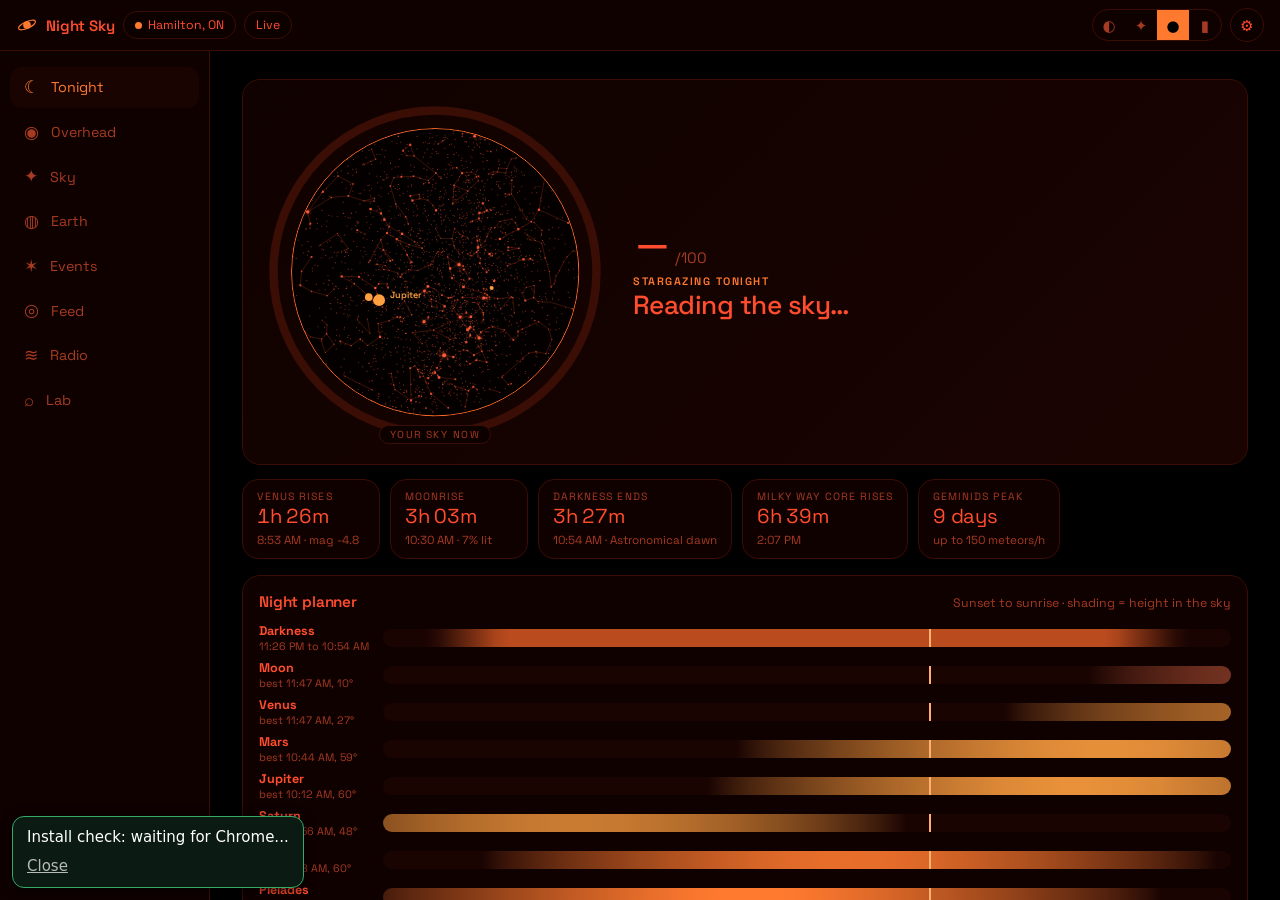
==== commit 72d70055: "Fresh install id and an in-page Install button Chrome reported 'already installed' with no installed" ====
--- a/index.html
+++ b/index.html
@@ -290,6 +290,25 @@
   </form>
 </dialog>
 <div class="toast" id="toast" hidden></div>
+<script>
+/* Install helper: shows Chrome's own install prompt when Chrome offers it, and says plainly when it does not. */
+(function () {
+  if (matchMedia('(display-mode: standalone)').matches) return;
+  var box = document.createElement('div');
+  box.style.cssText = 'position:fixed;left:12px;bottom:12px;z-index:99999;max-width:80vw;padding:10px 14px;border-radius:12px;background:#0b1a13;color:#fff;font:15px/1.4 system-ui,sans-serif;border:1px solid #3a6;box-shadow:0 2px 12px #000a';
+  var msg = document.createElement('div'); msg.textContent = 'Install check: waiting for Chrome...';
+  var btn = document.createElement('button'); btn.textContent = 'Install Night Sky'; btn.hidden = true;
+  btn.style.cssText = 'margin-top:8px;padding:10px 14px;font:inherit;border-radius:8px;border:0;background:#3a6;color:#000;font-weight:600';
+  var x = document.createElement('div'); x.textContent = 'Close'; x.style.cssText = 'margin-top:8px;opacity:.7;text-decoration:underline';
+  x.onclick = function () { box.remove(); };
+  box.append(msg, btn, x); document.addEventListener('DOMContentLoaded', function () { document.body.appendChild(box); });
+  var ev = null;
+  addEventListener('beforeinstallprompt', function (e) { e.preventDefault(); ev = e; msg.textContent = 'Chrome says Night Sky can be installed.'; btn.hidden = false; });
+  btn.onclick = function () { if (!ev) return; ev.prompt(); ev.userChoice.then(function (c) { msg.textContent = 'Result: ' + c.outcome; btn.hidden = true; ev = null; }); };
+  addEventListener('appinstalled', function () { msg.textContent = 'Installed.'; btn.hidden = true; });
+  setTimeout(function () { if (!ev) msg.textContent = 'Chrome has not offered to install this page (it thinks it is already installed, or not installable).'; }, 6000);
+})();
+</script>
 <script type="module" src="js/app.js"></script>
 </body>
 </html>
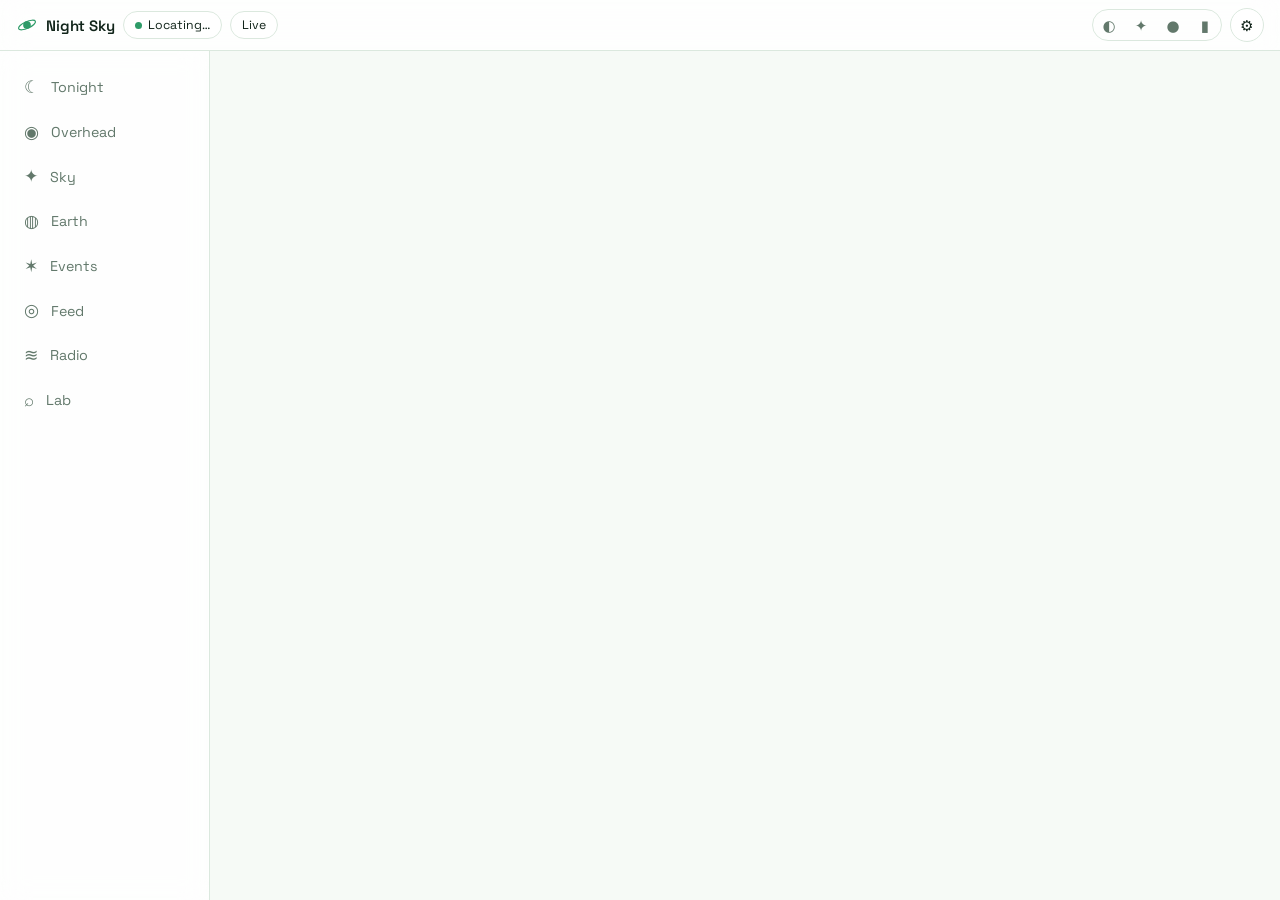
==== commit 84267b43: "Move the app to /Night-sky/sky/ for a fresh install scope and id The old address redirects here and " ====
--- a/index.html
+++ b/index.html
@@ -1,314 +1,18 @@
 <!doctype html>
-<html lang="en" data-theme="airy">
-<head>
-<meta charset="utf-8">
-<meta name="viewport" content="width=device-width, initial-scale=1, viewport-fit=cover, user-scalable=no">
+<html lang="en"><head><meta charset="utf-8">
+<meta name="viewport" content="width=device-width, initial-scale=1">
 <title>Night Sky</title>
-<meta name="description" content="Stargazing forecast, live sky map with phone pointing, satellites, space news and radio.">
-<meta name="theme-color" content="#f7faf7">
-<meta name="apple-mobile-web-app-capable" content="yes">
-<meta name="mobile-web-app-capable" content="yes">
-<meta name="apple-mobile-web-app-status-bar-style" content="black-translucent">
-<meta name="apple-mobile-web-app-title" content="Night Sky">
-<link rel="manifest" href="manifest.webmanifest">
-<link rel="icon" href="icons/icon-192.png">
-<link rel="apple-touch-icon" href="icons/apple-touch-icon.png">
-<link rel="stylesheet" href="css/app.css">
-<script src="vendor/astronomy.browser.min.js"></script>
-<script src="vendor/satellite.min.js"></script>
-<script type="importmap">{ "imports": { "three": "./vendor/three.module.min.js", "three/addons/": "./vendor/jsm/" } }</script>
-</head>
-<body>
-<div class="app">
-  <header class="topbar">
-    <button class="brand" data-go="tonight" aria-label="Home">
-      <svg viewBox="0 0 24 24" width="22" height="22" aria-hidden="true"><circle cx="12" cy="12" r="4.2" fill="currentColor"/><ellipse cx="12" cy="12" rx="10" ry="3.6" fill="none" stroke="currentColor" stroke-width="1.3" transform="rotate(-24 12 12)"/></svg>
-      <span>Night Sky</span>
-    </button>
-    <button class="chip" id="locChip" title="Change location"><span class="dot"></span><span id="locName">Locating…</span></button>
-    <button class="chip" id="timeChip" title="Time travel"><span id="timeLabel">Live</span></button>
-    <div class="spacer"></div>
-    <div class="themes" role="radiogroup" aria-label="Display mode">
-      <button data-theme-set="airy" title="Airy (day)" aria-label="Airy mode">◐</button>
-      <button data-theme-set="cosmos" title="Cosmos (true colour night)" aria-label="Cosmos mode">✦</button>
-      <button data-theme-set="stargazer" title="Stargazer (red, low light)" aria-label="Stargazer mode">●</button>
-      <button data-theme-set="terminal" title="Terminal (1980s)" aria-label="Terminal mode">▮</button>
-    </div>
-    <button class="iconbtn" id="settingsBtn" aria-label="Settings">⚙</button>
-  </header>
-
-  <nav class="tabs" id="tabs">
-    <button data-go="tonight"><i>☾</i><span>Tonight</span></button>
-    <button data-go="overhead"><i>◉</i><span>Overhead</span></button>
-    <button data-go="sky"><i>✦</i><span>Sky</span></button>
-    <button data-go="earth"><i>◍</i><span>Earth</span></button>
-    <button data-go="events"><i>✶</i><span>Events</span></button>
-    <button data-go="feed"><i>◎</i><span>Feed</span></button>
-    <button data-go="radio"><i>≋</i><span>Radio</span></button>
-    <button data-go="lab" class="desk"><i>⌕</i><span>Lab</span></button>
-  </nav>
-
-  <main>
-    <!-- TONIGHT -->
-    <section class="view" id="view-tonight">
-      <div class="hero card">
-        <button class="hero-dome" id="heroDome" aria-label="Open the overhead sky">
-          <canvas id="heroCanvas"></canvas>
-          <svg class="dome-ring" viewBox="0 0 120 120"><circle class="track" cx="60" cy="60" r="57"/><circle class="val" id="scoreArc" cx="60" cy="60" r="57"/></svg>
-          <span class="dome-tag">Your sky now</span>
-        </button>
-        <div class="hero-text">
-          <div class="score-line"><b id="scoreNum">–</b><small>/100</small></div>
-          <p class="eyebrow" id="heroEyebrow">Stargazing tonight</p>
-          <h1 id="heroVerdict">Reading the sky…</h1>
-          <p id="heroDetail" class="muted"></p>
-          <div class="pillrow" id="heroPills"></div>
-        </div>
-      </div>
-      <div class="countdowns" id="countdowns"></div>
-      <div class="card">
-        <div class="card-h"><h2>Night planner</h2><span class="muted small">Sunset to sunrise · shading = height in the sky</span></div>
-        <div class="planner" id="planner"></div>
-      </div>
-      <div class="card">
-        <div class="card-h"><h2>Hour by hour</h2><span class="muted small" id="fcSource">Open-Meteo</span></div>
-        <div class="timeline" id="timeline"></div>
-        <div class="legend small muted"><span><i class="lg sc"></i>Score</span><span><i class="lg cl"></i>Cloud</span><span><i class="lg mn"></i>Moon up</span><span><i class="lg dk"></i>Dark</span></div>
-      </div>
-      <div class="grid2">
-        <div class="card"><div class="card-h"><h2>Sun &amp; Moon</h2></div><div id="sunMoon" class="kv"></div></div>
-        <div class="card"><div class="card-h"><h2>Planets tonight</h2></div><div id="planetList" class="list"></div></div>
-      </div>
-      <div class="grid2">
-        <div class="card"><div class="card-h"><h2>Visible satellite passes</h2><span class="muted small">ISS · Tiangong · Hubble</span></div><div id="passList" class="list"><p class="muted">Loading orbits…</p></div></div>
-        <div class="card"><div class="card-h"><h2>Best deep-sky targets</h2></div><div id="dsoList" class="list"></div></div>
-      </div>
-      <div class="card"><div class="card-h"><h2>Your sky darkness &amp; where to find darker</h2></div><div id="darkCard"></div></div>
-      <div class="card"><div class="card-h"><h2>Aurora &amp; space weather</h2></div><div id="aurora" class="kv"><p class="muted">Loading…</p></div></div>
-    </section>
-
-    <!-- OVERHEAD -->
-    <section class="view" id="view-overhead">
-      <div class="oh-grid">
-        <div class="oh-dome card">
-          <div class="oh-dome-head"><p class="eyebrow" id="ohClock">Overhead now</p><button class="btn ghost sm" id="ohFollow">Lie back &amp; follow compass</button></div>
-          <div class="oh-canvas-wrap"><canvas id="ohCanvas"></canvas></div>
-          <p class="small muted oh-hint">Hold the phone above your face, screen down, top of the phone pointing where your head points. Drag to turn.</p>
-        </div>
-        <div class="oh-side">
-          <div class="stat-row" id="ohStats"></div>
-          <div class="card"><div class="card-h"><h2>Straight up</h2></div><div id="ohZenith" class="kv"></div></div>
-          <div class="card"><div class="card-h"><h2>Up right now</h2></div><div id="ohUp" class="list"></div></div>
-          <div class="card"><div class="card-h"><h2>Passing over this minute</h2><span class="muted small" id="ohSatCount"></span></div><div id="ohSats" class="list"></div></div>
-          <div class="card"><div class="card-h"><h2>Coming up</h2></div><div id="ohNext" class="list"></div></div>
-        </div>
-      </div>
-    </section>
-
-    <!-- SKY -->
-    <section class="view" id="view-sky">
-      <div class="sky-wrap" id="skyWrap">
-        <video id="camVideo" playsinline muted autoplay></video>
-        <canvas id="skyCanvas"></canvas>
-        <canvas id="arCanvas"></canvas>
-        <div class="sky-hud top">
-          <div class="hud-dir" id="hudDir">N · 30°</div>
-          <div class="hud-time" id="hudTime"></div>
-        </div>
-        <div class="sky-search"><input id="skySearch" placeholder="Find Jupiter, Orion, M31, ISS…" autocomplete="off"><div id="searchResults" class="search-results"></div></div>
-        <div class="sky-tools">
-          <button id="btnSensor" class="tool" title="Point your phone at the sky"><b>⌖</b><span>Point</span></button>
-          <button id="btnCamera" class="tool" title="Camera overlay"><b>◉</b><span>Camera</span></button>
-          <button id="btnAlign" class="tool" title="Align compass on a known object"><b>⊕</b><span>Align</span></button>
-          <button id="btnLayers" class="tool" title="Layers"><b>≡</b><span>Layers</span></button>
-        </div>
-        <div class="layers card" id="layersPanel" hidden>
-          <label><input type="checkbox" data-layer="constLines" checked> Constellation lines</label>
-          <label><input type="checkbox" data-layer="constNames" checked> Constellation names</label>
-          <label><input type="checkbox" data-layer="starNames" checked> Star names</label>
-          <label><input type="checkbox" data-layer="dsos" checked> Nebulae, galaxies &amp; clusters</label>
-          <label><input type="checkbox" data-layer="sats" checked> Satellites (bright + stations)</label>
-          <label><input type="checkbox" data-layer="starlink"> Starlink (heavy)</label>
-          <label><input type="checkbox" data-layer="models3d" checked> 3D models (Moon, planets, ISS)</label>
-          <label><input type="checkbox" data-layer="milkyway" checked> Milky Way</label>
-          <label><input type="checkbox" data-layer="below" checked> See below the horizon</label>
-          <label><input type="checkbox" data-layer="isochrones" checked> Rise / set time lines</label>
-          <label><input type="checkbox" data-layer="grid"> Alt/az grid</label>
-          <label><input type="checkbox" data-layer="ground" checked> Ground</label>
-          <label><input type="checkbox" data-layer="realistic" checked> Realistic (only what your eyes can see)</label>
-          <div class="dark-ctl"><span class="small muted">Sky darkness</span><input type="range" min="1" max="9" step="1" class="bortle" aria-label="Sky darkness"><b class="small bortle-name"></b></div>
-        </div>
-        <div class="time-strip">
-          <button id="tMinus" class="tool sm">−1h</button>
-          <button id="tPlay" class="tool sm" title="Time-lapse the night">▶</button>
-          <input type="range" id="timeSlider" min="-1440" max="1440" value="0" step="5" aria-label="Time offset">
-          <button id="tPlus" class="tool sm">+1h</button>
-          <button id="tNow" class="tool sm">Now</button>
-        </div>
-      </div>
-    </section>
-
-    <!-- EARTH -->
-    <section class="view" id="view-earth">
-      <div class="globe-wrap">
-        <canvas id="globeCanvas"></canvas>
-        <div id="globeLabels" class="glabels"></div>
-        <div class="globe-top">
-          <div class="seg" id="globeMode"><button data-m="globe" class="on">Globe</button><button data-m="above">Above me</button><button data-m="ride">Ride along</button><button data-m="nadir">Satellite's view</button></div>
-          <div class="globe-find"><input id="globeSearch" placeholder="Find a satellite: ISS, Hubble, GOES, RADARSAT…" autocomplete="off"><div id="globeResults" class="search-results on"></div></div>
-        </div>
-        <button class="tool globe-layers-btn" id="globeLayersBtn"><b>≡</b><span>Groups</span></button>
-        <div class="card globe-groups" id="globeGroups" hidden></div>
-        <div class="card globe-sel" id="globeSel" hidden>
-          <button class="iconbtn close" id="gsClose" aria-label="Close">✕</button>
-          <p class="eyebrow" id="gsType"></p><h2 id="gsName"></h2><p class="small muted" id="gsHeight"></p>
-          <div class="pillrow"><button class="btn sm" id="gsInfo">Full profile</button><button class="btn ghost sm" id="gsRide">Ride along</button><button class="btn ghost sm" id="gsNadir">Satellite's view</button></div>
-        </div>
-        <div class="globe-hud"><span id="globeCount"></span><span id="globeTime" class="muted"></span>
-          <div class="seg small" id="globeSpeed"><button data-s="1" class="on">1×</button><button data-s="10">10×</button><button data-s="60">60×</button><button data-s="600">600×</button><button data-s="0">Now</button></div></div>
-      </div>
-    </section>
-
-    <!-- EVENTS -->
-    <section class="view" id="view-events">
-      <h1>Sky calendar</h1>
-      <p class="muted">Meteor showers, eclipses, comets and planets for the next two years, worked out for where you are.</p>
-      <div class="seg" id="calFilter"><button data-f="all" class="on">All</button><button data-f="meteor">Meteors</button><button data-f="eclipse">Eclipses</button><button data-f="comet">Comets</button><button data-f="planet">Planets</button><button data-f="moon">Moon &amp; seasons</button></div>
-      <div id="calList"></div>
-    </section>
-
-    <!-- FEED -->
-    <section class="view" id="view-feed">
-      <div class="feed-head">
-        <h1>Space feed</h1>
-        <div class="seg" id="feedFilter">
-          <button data-f="all" class="on">All</button><button data-f="NASA">NASA</button><button data-f="ESA">ESA</button><button data-f="CSA">CSA</button><button data-f="launch">Launches</button>
-        </div>
-      </div>
-      <div class="grid-feed">
-        <div class="card apod" id="apodCard"><p class="muted">Loading NASA picture of the day…</p></div>
-        <div class="card" id="issNow"><div class="card-h"><h2>ISS right now</h2></div><div id="issNowBody" class="kv"></div></div>
-      </div>
-      <div class="card"><div class="card-h"><h2>Upcoming launches</h2><span class="muted small">The Space Devs</span></div><div id="launchList" class="list"></div></div>
-      <div class="card"><div class="card-h"><h2>News</h2><span class="muted small">Spaceflight News API</span></div><div id="newsList" class="news"></div></div>
-    </section>
-
-    <!-- RADIO -->
-    <section class="view" id="view-radio">
-      <h1>Radio</h1>
-      <p class="muted">A soundtrack for the dark. Mission audio, space ambient, local stations and live air traffic wherever you are.</p>
-      <div class="player card" id="player">
-        <div class="eq" aria-hidden="true"><i></i><i></i><i></i><i></i><i></i></div>
-        <div class="player-meta"><b id="nowTitle">Nothing playing</b><span id="nowSub" class="muted small">Pick a channel below</span></div>
-        <button class="iconbtn big" id="playPause" aria-label="Play or pause">▶</button>
-        <input type="range" id="volume" min="0" max="1" step="0.01" value="0.8" aria-label="Volume">
-        <audio id="audio" preload="none"></audio>
-      </div>
-      <div class="card"><div class="card-h"><h2>Deep Space Network, live</h2><span class="muted small" id="dsnTime">NASA DSN Now</span></div>
-        <p class="small muted" style="margin-top:-6px">Which giant dishes in California, Spain and Australia are talking to which spacecraft right now.</p>
-        <div id="dsnList" class="list"></div></div>
-      <div class="card"><div class="card-h"><h2>Listen to the ISS yourself</h2><span class="muted small">Amateur radio</span></div><div id="issRadio"></div></div>
-      <div class="card"><div class="card-h"><h2>Space agencies live</h2></div><div class="list" id="agencyLive"></div></div>
-      <div class="card"><div class="card-h"><h2>Space channels</h2><span class="muted small">SomaFM, listener supported</span></div><div id="spaceChannels" class="stations"></div></div>
-      <div class="card"><div class="card-h"><h2>Air traffic control near you</h2><span class="muted small">Opens LiveATC</span></div><div id="atcList" class="list"></div></div>
-      <div class="card"><div class="card-h"><h2>Local stations</h2><span class="muted small" id="localWhere">Radio Browser</span></div><div id="localStations" class="stations"></div></div>
-      <div class="card"><div class="card-h"><h2>Listen further</h2></div><div class="list" id="radioLinks"></div></div>
-    </section>
-
-    <!-- LAB (desktop) -->
-    <section class="view" id="view-lab">
-      <h1>Lab</h1>
-      <p class="muted">Desktop tools for working out what you saw and exploring agency imagery.</p>
-      <div class="lab-grid">
-        <div class="card" id="overheadCard">
-          <div class="card-h"><h2>What just passed overhead?</h2></div>
-          <form id="overheadForm" class="form">
-            <label>When<input type="datetime-local" id="ohWhen" required></label>
-            <label>Came from<select id="ohFrom"></select></label>
-            <label>Went toward<select id="ohTo"></select></label>
-            <label>Highest point<select id="ohAlt"><option value="15">Low, near horizon</option><option value="35">Partway up</option><option value="60" selected>High</option><option value="85">Straight overhead</option></select></label>
-            <label>Lasted about<select id="ohDur"><option value="10">Under 10 s</option><option value="60">About a minute</option><option value="180" selected>2 to 4 minutes</option><option value="400">Longer</option></select></label>
-            <label>Looked like<select id="ohKind"><option value="steady">Steady moving dot</option><option value="train">String of dots in a line</option><option value="flash">Brief bright flash/streak</option><option value="blink">Blinking lights</option><option value="still">Bright, not moving</option></select></label>
-            <label class="check"><input type="checkbox" id="ohStarlink" checked> Include Starlink (slower)</label>
-            <button class="btn" type="submit">Identify</button>
-          </form>
-          <div id="overheadResults" class="list"></div>
-        </div>
-        <div class="card" id="imageryCard">
-          <div class="card-h"><h2>Agency imagery</h2></div>
-          <form id="imgForm" class="form row"><input id="imgQuery" placeholder="Carina Nebula, Saturn, Great Lakes…" value="nebula"><select id="imgAgency"><option value="">All agencies</option><option value="NASA">NASA</option><option value="ESA">ESA</option><option value="CSA">CSA</option><option value="JWST">Webb</option><option value="Hubble">Hubble</option></select><button class="btn">Search</button></form>
-          <div class="seg small" id="imgPresets"><button data-q="EPIC">Earth today (EPIC)</button><button data-q="Webb">Latest Webb</button><button data-q="Hubble">Hubble</button><button data-q="ISS Earth observation">From the ISS</button><button data-q="aurora">Aurora</button></div>
-          <div id="imgGrid" class="img-grid"></div>
-        </div>
-        <div class="card">
-          <div class="card-h"><h2>What am I looking at?</h2></div>
-          <p>Have a photo of the night sky? Astrometry.net will plate-solve it and name every star, galaxy and nebula in frame.</p>
-          <p><a class="btn ghost" href="https://nova.astrometry.net/upload" target="_blank" rel="noopener">Upload a sky photo ↗</a></p>
-          <p class="muted small">Or switch to the Sky tab, set the time with the slider and click any point to identify it.</p>
-        </div>
-      </div>
-    </section>
-  </main>
-</div>
-
-<!-- object info sheet -->
-<div class="sheet" id="sheet" hidden>
-  <div class="sheet-card">
-    <button class="iconbtn close" id="sheetClose" aria-label="Close">✕</button>
-    <div class="sheet-grab"></div>
-    <div class="sheet-body">
-      <div class="model-wrap" id="modelWrap" hidden><canvas id="modelCanvas"></canvas><img id="modelImg" alt=""></div>
-      <p class="eyebrow" id="objType"></p>
-      <h2 id="objName"></h2>
-      <div class="kv" id="objFacts"></div>
-      <p id="objWiki" class="wiki"></p>
-      <div class="pillrow" id="objActions"></div>
-    </div>
-  </div>
-</div>
-
-<!-- dialogs -->
-<dialog id="locDialog" class="dlg">
-  <form method="dialog">
-    <h2>Location</h2>
-    <button class="btn" id="useGps" type="button">Use my current location</button>
-    <label>Search a place<input id="placeQuery" placeholder="Atacama, Hamilton, Tenerife…" autocomplete="off"></label>
-    <div id="placeResults" class="list"></div>
-    <div class="row"><label>Lat<input id="latIn" type="number" step="0.0001"></label><label>Lon<input id="lonIn" type="number" step="0.0001"></label></div>
-    <div class="row end"><button class="btn ghost" value="cancel">Close</button><button class="btn" id="setLatLon" type="button">Set</button></div>
-  </form>
-</dialog>
-<dialog id="setDialog" class="dlg">
-  <form method="dialog">
-    <h2>Settings</h2>
-    <label class="check"><input type="checkbox" id="autoNight"> Switch to Stargazer automatically after dusk</label>
-    <label class="check"><input type="checkbox" id="use24"> 24-hour clock</label>
-    <label>NASA API key <small class="muted">(optional; DEMO_KEY is rate limited)</small><input id="nasaKey" placeholder="DEMO_KEY"></label>
-    <p class="small muted">Compass offset: <span id="calOffset">0°</span> <button class="btn ghost sm" id="resetCal" type="button">Reset</button></p>
-    <p class="small muted">Data: Open-Meteo, CelesTrak, NOAA SWPC, The Space Devs, Spaceflight News API, NASA, Wikipedia, Radio Browser, SomaFM, OurAirports, d3-celestial. Textures: NASA (Moon, Jupiter, Earth), Solar System Scope (Saturn, CC BY 4.0); others procedural.</p>
-    <div class="row end"><button class="btn">Done</button></div>
-  </form>
-</dialog>
-<div class="toast" id="toast" hidden></div>
+<meta http-equiv="refresh" content="0; url=sky/">
+<style>body{margin:0;background:#000;color:#fff;font:18px/1.5 system-ui,sans-serif;display:grid;place-items:center;height:100vh}a{color:#7fd}</style>
+</head><body><p>Night Sky has moved. <a href="sky/">Open it here</a>.</p>
 <script>
-/* Install helper: shows Chrome's own install prompt when Chrome offers it, and says plainly when it does not. */
-(function () {
-  if (matchMedia('(display-mode: standalone)').matches) return;
-  var box = document.createElement('div');
-  box.style.cssText = 'position:fixed;left:12px;bottom:12px;z-index:99999;max-width:80vw;padding:10px 14px;border-radius:12px;background:#0b1a13;color:#fff;font:15px/1.4 system-ui,sans-serif;border:1px solid #3a6;box-shadow:0 2px 12px #000a';
-  var msg = document.createElement('div'); msg.textContent = 'Install check: waiting for Chrome...';
-  var btn = document.createElement('button'); btn.textContent = 'Install Night Sky'; btn.hidden = true;
-  btn.style.cssText = 'margin-top:8px;padding:10px 14px;font:inherit;border-radius:8px;border:0;background:#3a6;color:#000;font-weight:600';
-  var x = document.createElement('div'); x.textContent = 'Close'; x.style.cssText = 'margin-top:8px;opacity:.7;text-decoration:underline';
-  x.onclick = function () { box.remove(); };
-  box.append(msg, btn, x); document.addEventListener('DOMContentLoaded', function () { document.body.appendChild(box); });
-  var ev = null;
-  addEventListener('beforeinstallprompt', function (e) { e.preventDefault(); ev = e; msg.textContent = 'Chrome says Night Sky can be installed.'; btn.hidden = false; });
-  btn.onclick = function () { if (!ev) return; ev.prompt(); ev.userChoice.then(function (c) { msg.textContent = 'Result: ' + c.outcome; btn.hidden = true; ev = null; }); };
-  addEventListener('appinstalled', function () { msg.textContent = 'Installed.'; btn.hidden = true; });
-  setTimeout(function () { if (!ev) msg.textContent = 'Chrome has not offered to install this page (it thinks it is already installed, or not installable).'; }, 6000);
+/* Tidy up the old app that lived at this address. */
+(async function () {
+  try {
+    var regs = await navigator.serviceWorker.getRegistrations();
+    for (var r of regs) if (new URL(r.scope).pathname === '/Night-sky/') await r.unregister();
+    for (var k of await caches.keys()) if (k.indexOf('nightsky-') === 0) await caches.delete(k);
+  } catch (e) {}
+  location.replace('sky/');
 })();
-</script>
-<script type="module" src="js/app.js"></script>
-</body>
-</html>
+</script></body></html>
